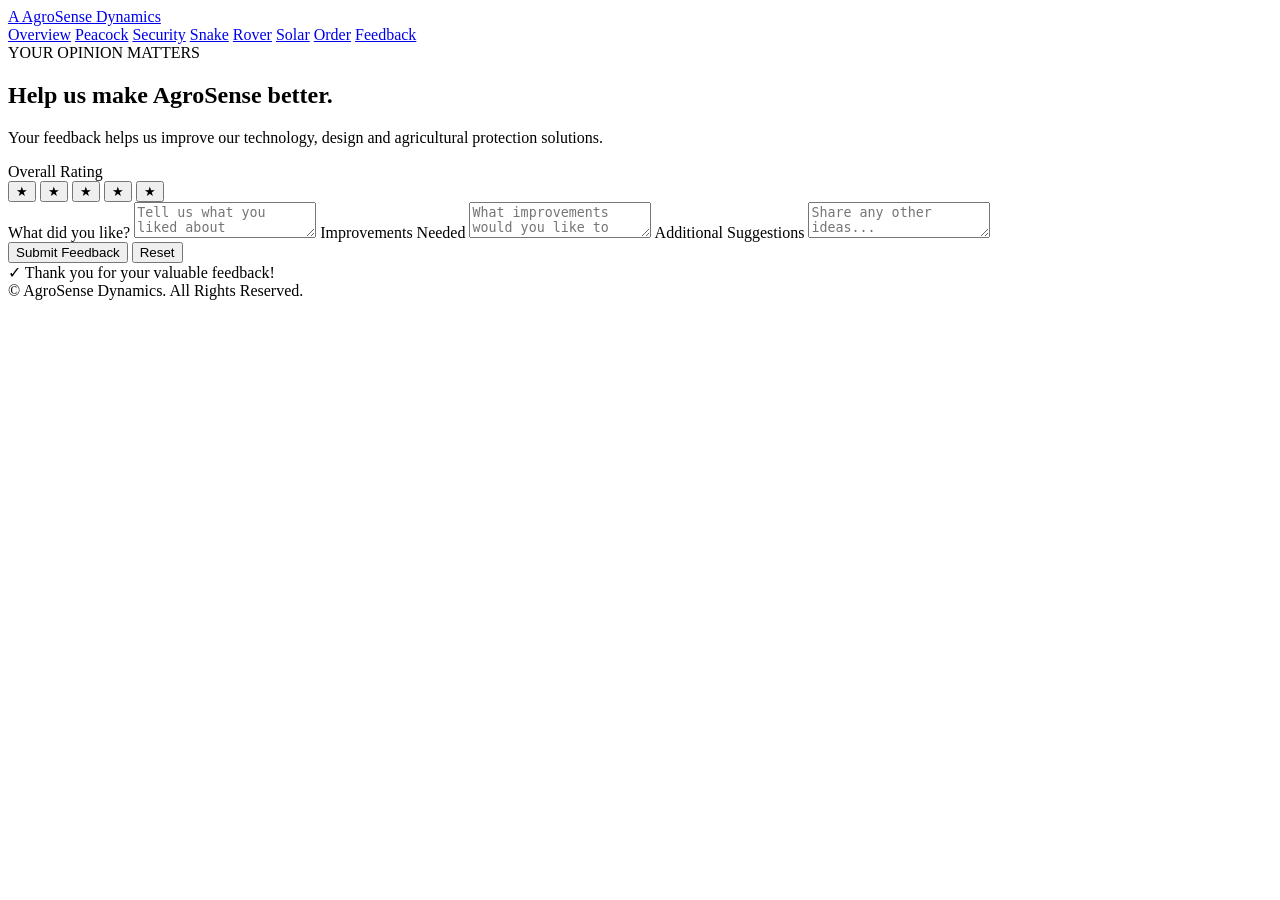
==== feedback.html @ cbc6a79c "Create feedback.html" ====
<!DOCTYPE html>
<html lang="en">
<head>
<meta charset="UTF-8">
<meta name="viewport" content="width=device-width, initial-scale=1.0">
<title>AgroSense | Feedback</title>
<link rel="stylesheet" href="style.css">
</head>

<body>

<nav class="navbar">

<a href="overview.html" class="logo">
<span class="logo-icon">A</span>
AgroSense <span>Dynamics</span>
</a>

<div class="nav-links">
<a href="overview.html">Overview</a>
<a href="peacock.html">Peacock</a>
<a href="security.html">Security</a>
<a href="snake.html">Snake</a>
<a href="rover.html">Rover</a>
<a href="solar.html">Solar</a>
<a href="order.html">Order</a>
<a class="active" href="feedback.html">Feedback</a>
</div>

</nav>


<main>

<section class="page-header reveal">

<div class="badge">YOUR OPINION MATTERS</div>

<h1>
Help us make
<span class="gradient">AgroSense better.</span>
</h1>

<p>
Your feedback helps us improve our technology,
design and agricultural protection solutions.
</p>

</section>


<section class="glass feedback">


<form id="feedbackForm">


<label>
Overall Rating
</label>


<div class="stars">

<button
type="button"
class="star"
data-rating="1"
>
★
</button>

<button
type="button"
class="star"
data-rating="2"
>
★
</button>

<button
type="button"
class="star"
data-rating="3"
>
★
</button>

<button
type="button"
class="star"
data-rating="4"
>
★
</button>

<button
type="button"
class="star"
data-rating="5"
>
★
</button>

</div>


<input
type="hidden"
id="rating"
name="rating"
>


<label>

What did you like?

<textarea
name="liked"
placeholder="Tell us what you liked about AgroSense..."
></textarea>

</label>


<label>

Improvements Needed

<textarea
name="improvements"
placeholder="What improvements would you like to see?"
></textarea>

</label>


<label>

Additional Suggestions

<textarea
name="suggestions"
placeholder="Share any other ideas..."
></textarea>

</label>


<div class="button-row">

<button
class="btn primary"
type="submit"
>
Submit Feedback
</button>


<button
class="btn btn-reset"
type="button"
onclick="resetFeedback()"
>
Reset
</button>

</div>


</form>


<div
id="feedbackSuccess"
class="success hidden"
>
✓ Thank you for your valuable feedback!
</div>


</section>

</main>


<footer>
© AgroSense Dynamics. All Rights Reserved.
</footer>


<script src="app.js"></script>

</body>
</html>
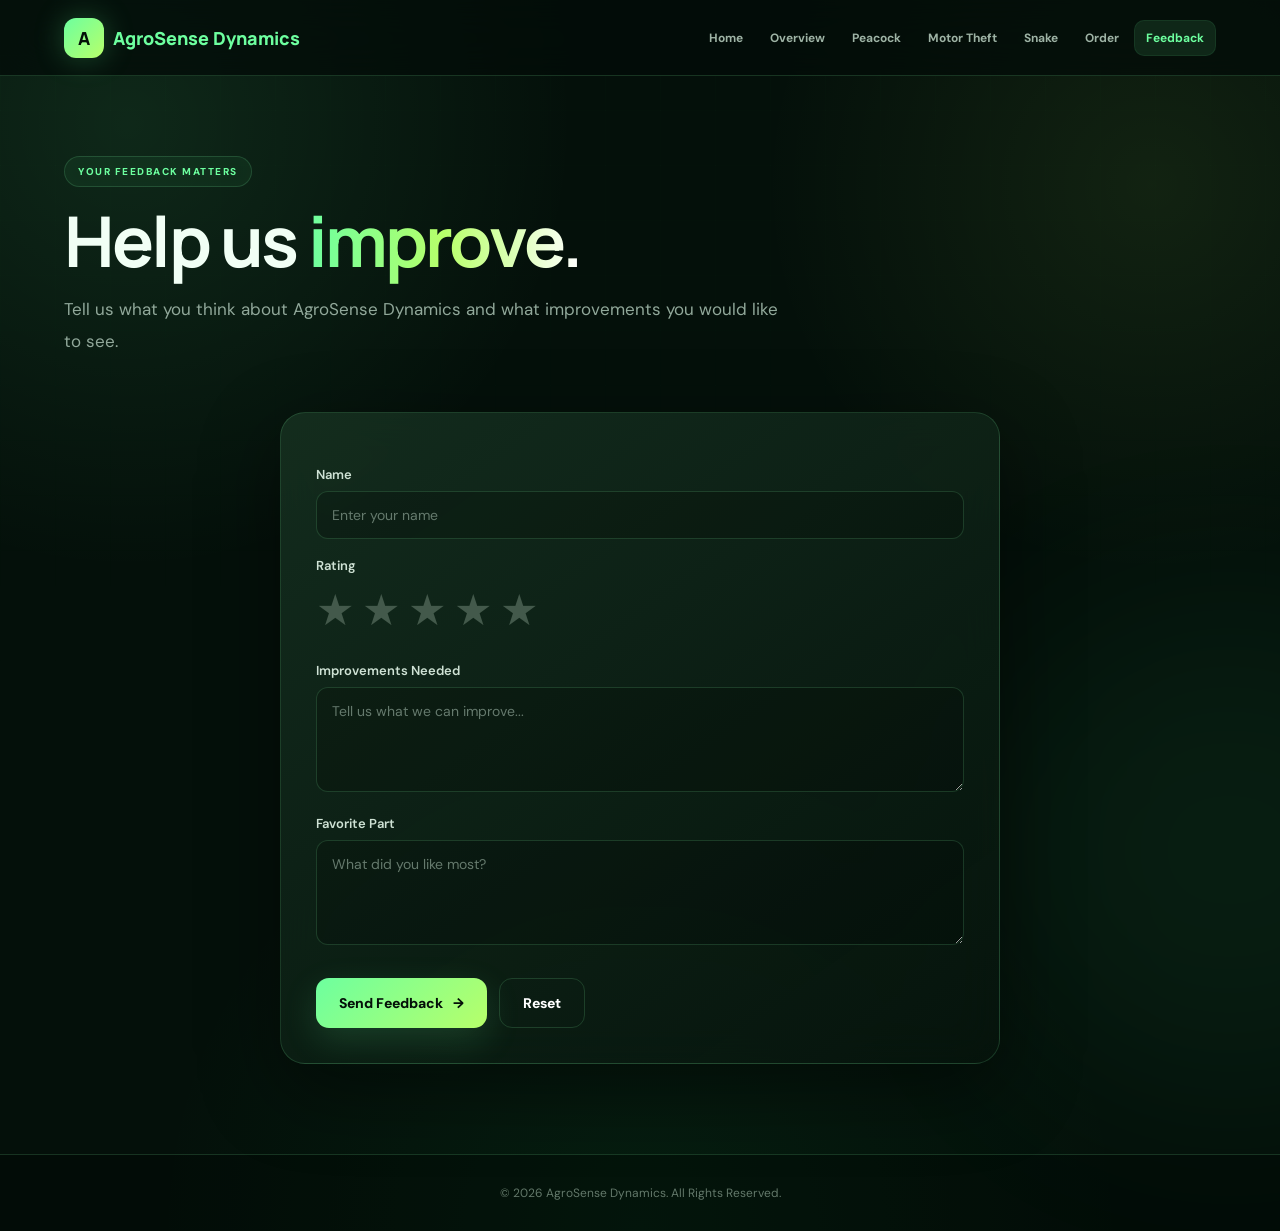
==== commit d83a5a32: "Update feedback.html" ====
--- a/feedback.html
+++ b/feedback.html
@@ -1,196 +1,353 @@
 <!DOCTYPE html>
 <html lang="en">
+
 <head>
-<meta charset="UTF-8">
-<meta name="viewport" content="width=device-width, initial-scale=1.0">
-<title>AgroSense | Feedback</title>
-<link rel="stylesheet" href="style.css">
+
+    <meta charset="UTF-8">
+
+    <meta
+        name="viewport"
+        content="width=device-width, initial-scale=1.0"
+    >
+
+    <title>
+        AgroSense Dynamics | Feedback
+    </title>
+
+    <link
+        rel="stylesheet"
+        href="style.css"
+    >
+
 </head>
 
+
 <body>
 
+
 <nav class="navbar">
 
-<a href="overview.html" class="logo">
-<span class="logo-icon">A</span>
-AgroSense <span>Dynamics</span>
-</a>
-
-<div class="nav-links">
-<a href="overview.html">Overview</a>
-<a href="peacock.html">Peacock</a>
-<a href="security.html">Security</a>
-<a href="snake.html">Snake</a>
-<a href="rover.html">Rover</a>
-<a href="solar.html">Solar</a>
-<a href="order.html">Order</a>
-<a class="active" href="feedback.html">Feedback</a>
-</div>
+    <a href="index.html" class="logo">
+
+        <span class="logo-icon">
+            A
+        </span>
+
+        <span>
+            AgroSense
+            <span>Dynamics</span>
+        </span>
+
+    </a>
+
+
+    <div class="nav-links">
+
+        <a href="index.html">
+            Home
+        </a>
+
+        <a href="overview.html">
+            Overview
+        </a>
+
+        <a href="peacock.html">
+            Peacock
+        </a>
+
+        <a href="theft.html">
+            Motor Theft
+        </a>
+
+        <a href="snake.html">
+            Snake
+        </a>
+
+        <a href="order.html">
+            Order
+        </a>
+
+        <a
+            href="feedback.html"
+            class="active"
+        >
+            Feedback
+        </a>
+
+    </div>
 
 </nav>
 
 
+<section class="page-header">
+
+    <div class="badge">
+        YOUR FEEDBACK MATTERS
+    </div>
+
+    <h1>
+
+        Help us
+        <span class="gradient">
+            improve.
+        </span>
+
+    </h1>
+
+    <p>
+        Tell us what you think about AgroSense
+        Dynamics and what improvements you would
+        like to see.
+    </p>
+
+</section>
+
+
 <main>
 
-<section class="page-header reveal">
-
-<div class="badge">YOUR OPINION MATTERS</div>
-
-<h1>
-Help us make
-<span class="gradient">AgroSense better.</span>
-</h1>
-
-<p>
-Your feedback helps us improve our technology,
-design and agricultural protection solutions.
-</p>
-
-</section>
-
-
-<section class="glass feedback">
-
-
-<form id="feedbackForm">
-
-
-<label>
-Overall Rating
-</label>
-
-
-<div class="stars">
-
-<button
-type="button"
-class="star"
-data-rating="1"
->
-★
-</button>
-
-<button
-type="button"
-class="star"
-data-rating="2"
->
-★
-</button>
-
-<button
-type="button"
-class="star"
-data-rating="3"
->
-★
-</button>
-
-<button
-type="button"
-class="star"
-data-rating="4"
->
-★
-</button>
-
-<button
-type="button"
-class="star"
-data-rating="5"
->
-★
-</button>
-
-</div>
-
-
-<input
-type="hidden"
-id="rating"
-name="rating"
->
-
-
-<label>
-
-What did you like?
-
-<textarea
-name="liked"
-placeholder="Tell us what you liked about AgroSense..."
-></textarea>
-
-</label>
-
-
-<label>
-
-Improvements Needed
-
-<textarea
-name="improvements"
-placeholder="What improvements would you like to see?"
-></textarea>
-
-</label>
-
-
-<label>
-
-Additional Suggestions
-
-<textarea
-name="suggestions"
-placeholder="Share any other ideas..."
-></textarea>
-
-</label>
-
-
-<div class="button-row">
-
-<button
-class="btn primary"
-type="submit"
->
-Submit Feedback
-</button>
-
-
-<button
-class="btn btn-reset"
-type="button"
-onclick="resetFeedback()"
->
-Reset
-</button>
-
-</div>
-
-
-</form>
-
-
-<div
-id="feedbackSuccess"
-class="success hidden"
->
-✓ Thank you for your valuable feedback!
-</div>
-
-
-</section>
+    <section class="feedback glass">
+
+
+        <!-- FORMSUBMIT -->
+
+        <form
+            action="https://formsubmit.co/agrosensedynamics@gmail.com"
+            method="POST"
+        >
+
+
+            <input
+                type="hidden"
+                name="_subject"
+                value="AGROSENSE DYNAMICS FEEDBACK"
+            >
+
+
+            <input
+                type="hidden"
+                name="_template"
+                value="table"
+            >
+
+
+            <input
+                type="hidden"
+                name="_captcha"
+                value="true"
+            >
+
+
+            <input
+                type="hidden"
+                name="_next"
+                value="https://YOUR-USERNAME.github.io/YOUR-REPOSITORY/feedback-success.html"
+            >
+
+
+            <!-- NAME -->
+
+            <label for="feedbackName">
+                Name
+            </label>
+
+            <input
+                type="text"
+                id="feedbackName"
+                name="Name"
+                placeholder="Enter your name"
+                required
+            >
+
+
+            <!-- RATING -->
+
+            <label>
+                Rating
+            </label>
+
+
+            <div class="stars">
+
+                <button
+                    type="button"
+                    class="star"
+                    data-rating="1"
+                    aria-label="1 star"
+                >
+                    ★
+                </button>
+
+                <button
+                    type="button"
+                    class="star"
+                    data-rating="2"
+                    aria-label="2 stars"
+                >
+                    ★
+                </button>
+
+                <button
+                    type="button"
+                    class="star"
+                    data-rating="3"
+                    aria-label="3 stars"
+                >
+                    ★
+                </button>
+
+                <button
+                    type="button"
+                    class="star"
+                    data-rating="4"
+                    aria-label="4 stars"
+                >
+                    ★
+                </button>
+
+                <button
+                    type="button"
+                    class="star"
+                    data-rating="5"
+                    aria-label="5 stars"
+                >
+                    ★
+                </button>
+
+            </div>
+
+
+            <!-- IMPORTANT:
+                 Hidden field receives rating -->
+
+            <input
+                type="hidden"
+                id="rating"
+                name="Star Rating"
+                value=""
+                required
+            >
+
+
+            <!-- IMPROVEMENTS -->
+
+            <label for="improvements">
+                Improvements Needed
+            </label>
+
+            <textarea
+                id="improvements"
+                name="Improvements Needed"
+                placeholder="Tell us what we can improve..."
+                required
+            ></textarea>
+
+
+            <!-- FAVORITE PART -->
+
+            <label for="favorite">
+                Favorite Part
+            </label>
+
+            <textarea
+                id="favorite"
+                name="Favorite Part"
+                placeholder="What did you like most?"
+            ></textarea>
+
+
+            <div class="button-row">
+
+                <button
+                    type="submit"
+                    class="btn primary"
+                >
+                    Send Feedback
+                    <span>→</span>
+                </button>
+
+
+                <button
+                    type="reset"
+                    class="btn btn-reset"
+                    onclick="resetStars()"
+                >
+                    Reset
+                </button>
+
+            </div>
+
+        </form>
+
+    </section>
 
 </main>
 
 
 <footer>
-© AgroSense Dynamics. All Rights Reserved.
+
+    © 2026 AgroSense Dynamics.
+    All Rights Reserved.
+
 </footer>
 
 
-<script src="app.js"></script>
+<script>
+
+const stars =
+    document.querySelectorAll(".star");
+
+const ratingInput =
+    document.getElementById("rating");
+
+
+stars.forEach(function(star) {
+
+    star.addEventListener("click", function() {
+
+        const rating =
+            Number(this.dataset.rating);
+
+
+        ratingInput.value =
+            rating + " / 5";
+
+
+        stars.forEach(function(item) {
+
+            if (
+                Number(item.dataset.rating)
+                <= rating
+            ) {
+
+                item.classList.add("active");
+
+            } else {
+
+                item.classList.remove("active");
+
+            }
+
+        });
+
+    });
+
+});
+
+
+function resetStars() {
+
+    ratingInput.value = "";
+
+    stars.forEach(function(star) {
+
+        star.classList.remove("active");
+
+    });
+
+}
+
+</script>
+
 
 </body>
 </html>
--- a/style.css
+++ b/style.css
@@ -0,0 +1,2533 @@
+/* =========================================================
+   AGROSENSE DYNAMICS
+   PROFESSIONAL WEBSITE STYLESHEET
+   ========================================================= */
+
+
+/* =========================================================
+   GOOGLE FONTS
+   ========================================================= */
+
+@import url('https://fonts.googleapis.com/css2?family=DM+Sans:wght@400;500;600;700;800&family=Manrope:wght@600;700;800&display=swap');
+
+
+/* =========================================================
+   ROOT VARIABLES
+   ========================================================= */
+
+:root {
+
+    --bg: #04100a;
+    --bg-dark: #020804;
+    --bg-light: #0a1b11;
+
+    --card: rgba(12, 32, 20, 0.72);
+    --card-hover: rgba(18, 48, 29, 0.92);
+
+    --green: #6dff9f;
+    --green-light: #b7ff6a;
+    --green-dark: #1ed760;
+
+    --text: #f1fff5;
+    --text-soft: #d7e8dc;
+    --muted: #91a89a;
+
+    --border: rgba(130, 255, 170, 0.16);
+    --border-bright: rgba(109, 255, 159, 0.38);
+
+    --shadow:
+        0 25px 80px rgba(0, 0, 0, 0.45);
+
+    --glow:
+        0 0 35px rgba(109, 255, 159, 0.16);
+
+    --radius: 22px;
+}
+
+
+/* =========================================================
+   RESET
+   ========================================================= */
+
+* {
+    margin: 0;
+    padding: 0;
+    box-sizing: border-box;
+}
+
+
+html {
+    scroll-behavior: smooth;
+}
+
+
+body {
+    min-height: 100vh;
+
+    font-family: "DM Sans", sans-serif;
+
+    color: var(--text);
+
+    background:
+        radial-gradient(
+            circle at 10% 10%,
+            rgba(109, 255, 159, 0.10),
+            transparent 28%
+        ),
+
+        radial-gradient(
+            circle at 90% 15%,
+            rgba(183, 255, 106, 0.08),
+            transparent 25%
+        ),
+
+        radial-gradient(
+            circle at 50% 100%,
+            rgba(30, 215, 96, 0.07),
+            transparent 35%
+        ),
+
+        var(--bg);
+
+    overflow-x: hidden;
+
+    transition:
+        opacity 0.3s ease,
+        transform 0.3s ease;
+}
+
+
+/* =========================================================
+   BACKGROUND GRID
+   ========================================================= */
+
+body::before {
+
+    content: "";
+
+    position: fixed;
+
+    inset: 0;
+
+    pointer-events: none;
+
+    z-index: -2;
+
+    opacity: 0.17;
+
+    background-image:
+
+        linear-gradient(
+            rgba(120, 255, 160, 0.08) 1px,
+            transparent 1px
+        ),
+
+        linear-gradient(
+            90deg,
+            rgba(120, 255, 160, 0.08) 1px,
+            transparent 1px
+        );
+
+    background-size: 55px 55px;
+
+    mask-image:
+        linear-gradient(
+            to bottom,
+            black,
+            transparent 90%
+        );
+}
+
+
+/* =========================================================
+   BACKGROUND GLOW
+   ========================================================= */
+
+body::after {
+
+    content: "";
+
+    position: fixed;
+
+    width: 500px;
+    height: 500px;
+
+    right: -200px;
+    bottom: -200px;
+
+    border-radius: 50%;
+
+    background:
+        rgba(80, 255, 140, 0.055);
+
+    filter: blur(100px);
+
+    pointer-events: none;
+
+    z-index: -1;
+
+    animation:
+        floatingGlow 9s ease-in-out infinite alternate;
+}
+
+
+@keyframes floatingGlow {
+
+    from {
+        transform:
+            translate(0, 0)
+            scale(1);
+    }
+
+    to {
+        transform:
+            translate(-70px, -60px)
+            scale(1.15);
+    }
+}
+
+
+/* =========================================================
+   TEXT
+   ========================================================= */
+
+h1,
+h2,
+h3,
+h4 {
+
+    font-family: "Manrope", sans-serif;
+
+}
+
+
+p {
+
+    line-height: 1.8;
+
+}
+
+
+.muted {
+
+    color: var(--muted);
+
+}
+
+
+.gradient {
+
+    background:
+        linear-gradient(
+            90deg,
+            var(--green),
+            var(--green-light),
+            #ffffff
+        );
+
+    -webkit-background-clip: text;
+
+    background-clip: text;
+
+    color: transparent;
+
+}
+
+
+/* =========================================================
+   NAVBAR
+   ========================================================= */
+
+.navbar {
+
+    position: sticky;
+
+    top: 0;
+
+    z-index: 1000;
+
+    height: 76px;
+
+    width: 100%;
+
+    padding:
+        0 5%;
+
+    display: flex;
+
+    align-items: center;
+
+    justify-content: space-between;
+
+    background:
+        rgba(3, 13, 8, 0.76);
+
+    backdrop-filter:
+        blur(22px);
+
+    -webkit-backdrop-filter:
+        blur(22px);
+
+    border-bottom:
+        1px solid var(--border);
+}
+
+
+/* =========================================================
+   LOGO
+   ========================================================= */
+
+.logo {
+
+    display: flex;
+
+    align-items: center;
+
+    gap: 9px;
+
+    text-decoration: none;
+
+    color: white;
+
+    font-family: "Manrope", sans-serif;
+
+    font-size: 18px;
+
+    font-weight: 800;
+
+    white-space: nowrap;
+}
+
+
+.logo span:not(.logo-icon) {
+
+    color: var(--green);
+
+}
+
+
+.logo-icon {
+
+    width: 40px;
+
+    height: 40px;
+
+    display: grid;
+
+    place-items: center;
+
+    border-radius: 12px;
+
+    color: #031008;
+
+    background:
+        linear-gradient(
+            135deg,
+            var(--green),
+            var(--green-light)
+        );
+
+    box-shadow:
+        0 0 30px
+        rgba(109, 255, 159, 0.25);
+
+    font-weight: 900;
+
+    transition:
+        transform 0.3s ease,
+        box-shadow 0.3s ease;
+}
+
+
+.logo:hover .logo-icon {
+
+    transform:
+        rotate(-8deg)
+        scale(1.08);
+
+    box-shadow:
+        0 0 45px
+        rgba(109, 255, 159, 0.45);
+}
+
+
+/* =========================================================
+   NAVIGATION LINKS
+   ========================================================= */
+
+.nav-links {
+
+    display: flex;
+
+    align-items: center;
+
+    gap: 3px;
+
+    overflow-x: auto;
+
+    scrollbar-width: none;
+}
+
+
+.nav-links::-webkit-scrollbar {
+
+    display: none;
+
+}
+
+
+.nav-links a {
+
+    color: #9eb3a5;
+
+    text-decoration: none;
+
+    font-size: 12px;
+
+    font-weight: 700;
+
+    padding:
+        10px 12px;
+
+    border-radius: 10px;
+
+    white-space: nowrap;
+
+    transition:
+        color 0.3s ease,
+        background 0.3s ease,
+        transform 0.3s ease;
+}
+
+
+.nav-links a:hover {
+
+    color: white;
+
+    background:
+        rgba(109, 255, 159, 0.08);
+
+    transform:
+        translateY(-1px);
+}
+
+
+.nav-links a.active {
+
+    color: var(--green);
+
+    background:
+        rgba(109, 255, 159, 0.10);
+
+    box-shadow:
+        inset 0 0 0 1px
+        rgba(109, 255, 159, 0.08);
+}
+
+
+/* =========================================================
+   HERO
+   ========================================================= */
+
+.hero {
+
+    width:
+        min(1180px, 90%);
+
+    min-height:
+        calc(100vh - 76px);
+
+    margin:
+        0 auto;
+
+    display:
+        grid;
+
+    grid-template-columns:
+        1.15fr 0.85fr;
+
+    align-items:
+        center;
+
+    gap:
+        70px;
+
+    padding:
+        70px 0;
+}
+
+
+.hero-content {
+
+    max-width:
+        720px;
+}
+
+
+.hero h1 {
+
+    font-size:
+        clamp(44px, 6vw, 78px);
+
+    line-height:
+        1.01;
+
+    letter-spacing:
+        -0.045em;
+
+    margin:
+        24px 0;
+}
+
+
+.hero p {
+
+    max-width:
+        680px;
+
+    color:
+        var(--muted);
+
+    font-size:
+        17px;
+
+    line-height:
+        1.85;
+}
+
+
+/* =========================================================
+   BADGE
+   ========================================================= */
+
+.badge {
+
+    display:
+        inline-flex;
+
+    align-items:
+        center;
+
+    gap:
+        8px;
+
+    padding:
+        8px 13px;
+
+    border:
+        1px solid var(--border);
+
+    border-radius:
+        999px;
+
+    background:
+        rgba(109, 255, 159, 0.05);
+
+    color:
+        var(--green);
+
+    font-size:
+        10px;
+
+    font-weight:
+        800;
+
+    letter-spacing:
+        0.15em;
+
+    text-transform:
+        uppercase;
+
+    box-shadow:
+        inset 0 0 20px
+        rgba(109, 255, 159, 0.02);
+}
+
+
+/* =========================================================
+   HERO STATS
+   ========================================================= */
+
+.hero-stats {
+
+    display:
+        flex;
+
+    gap:
+        38px;
+
+    margin-top:
+        40px;
+}
+
+
+.hero-stats div {
+
+    display:
+        flex;
+
+    flex-direction:
+        column;
+
+    gap:
+        4px;
+}
+
+
+.hero-stats strong {
+
+    font-family:
+        "Manrope", sans-serif;
+
+    font-size:
+        23px;
+
+    color:
+        var(--green);
+}
+
+
+.hero-stats span {
+
+    color:
+        var(--muted);
+
+    font-size:
+        12px;
+
+}
+
+
+/* =========================================================
+   GLASS
+   ========================================================= */
+
+.glass {
+
+    background:
+        linear-gradient(
+            145deg,
+            rgba(24, 52, 35, 0.78),
+            rgba(6, 19, 12, 0.75)
+        );
+
+    border:
+        1px solid var(--border);
+
+    border-radius:
+        25px;
+
+    box-shadow:
+        var(--shadow);
+
+    backdrop-filter:
+        blur(22px);
+
+    -webkit-backdrop-filter:
+        blur(22px);
+}
+
+
+/* =========================================================
+   LOGIN CARD
+   ========================================================= */
+
+.login-card {
+
+    padding:
+        35px;
+
+    position:
+        relative;
+
+    overflow:
+        hidden;
+
+    animation:
+        cardFloat 5s ease-in-out infinite;
+}
+
+
+.login-card::before {
+
+    content:
+        "";
+
+    position:
+        absolute;
+
+    width:
+        180px;
+
+    height:
+        180px;
+
+    top:
+        -90px;
+
+    right:
+        -90px;
+
+    border-radius:
+        50%;
+
+    background:
+        rgba(109, 255, 159, 0.08);
+
+    filter:
+        blur(10px);
+
+}
+
+
+@keyframes cardFloat {
+
+    0%,
+    100% {
+
+        transform:
+            translateY(0);
+
+    }
+
+    50% {
+
+        transform:
+            translateY(-10px);
+
+    }
+}
+
+
+.login-card h2 {
+
+    font-size:
+        28px;
+
+    margin:
+        15px 0 7px;
+
+}
+
+
+.large-icon {
+
+    width:
+        60px;
+
+    height:
+        60px;
+
+    display:
+        grid;
+
+    place-items:
+        center;
+
+    border-radius:
+        17px;
+
+    background:
+        rgba(109, 255, 159, 0.08);
+
+    border:
+        1px solid var(--border);
+
+    font-size:
+        30px;
+
+}
+
+
+/* =========================================================
+   FORMS
+   ========================================================= */
+
+label {
+
+    display:
+        block;
+
+    margin-top:
+        18px;
+
+    color:
+        #cfe2d5;
+
+    font-size:
+        13px;
+
+    font-weight:
+        600;
+}
+
+
+input,
+textarea {
+
+    width:
+        100%;
+
+    margin-top:
+        8px;
+
+    padding:
+        14px 15px;
+
+    border:
+        1px solid var(--border);
+
+    border-radius:
+        12px;
+
+    outline:
+        none;
+
+    background:
+        rgba(0, 0, 0, 0.20);
+
+    color:
+        white;
+
+    font-family:
+        inherit;
+
+    font-size:
+        14px;
+
+    transition:
+        border 0.3s ease,
+        box-shadow 0.3s ease,
+        transform 0.3s ease;
+}
+
+
+textarea {
+
+    min-height:
+        105px;
+
+    resize:
+        vertical;
+}
+
+
+input::placeholder,
+textarea::placeholder {
+
+    color:
+        #657a6d;
+
+}
+
+
+input:focus,
+textarea:focus {
+
+    border-color:
+        var(--green);
+
+    box-shadow:
+        0 0 0 3px
+        rgba(109, 255, 159, 0.08),
+
+        0 0 30px
+        rgba(109, 255, 159, 0.06);
+
+    transform:
+        translateY(-1px);
+}
+
+
+/* =========================================================
+   BUTTONS
+   ========================================================= */
+
+.btn {
+
+    display:
+        inline-flex;
+
+    align-items:
+        center;
+
+    justify-content:
+        center;
+
+    gap:
+        10px;
+
+    margin-top:
+        28px;
+
+    padding:
+        15px 23px;
+
+    border:
+        none;
+
+    border-radius:
+        13px;
+
+    font-family:
+        inherit;
+
+    font-size:
+        14px;
+
+    font-weight:
+        800;
+
+    text-decoration:
+        none;
+
+    cursor:
+        pointer;
+
+    transition:
+        transform 0.3s ease,
+        box-shadow 0.3s ease,
+        background 0.3s ease;
+}
+
+
+.btn span {
+
+    transition:
+        transform 0.3s ease;
+
+}
+
+
+.btn:hover span {
+
+    transform:
+        translateX(4px);
+
+}
+
+
+.btn.primary {
+
+    color:
+        #041008;
+
+    background:
+        linear-gradient(
+            135deg,
+            var(--green),
+            var(--green-light)
+        );
+
+    box-shadow:
+        0 12px 35px
+        rgba(109, 255, 159, 0.15);
+
+}
+
+
+.btn.primary:hover {
+
+    transform:
+        translateY(-4px)
+        scale(1.015);
+
+    box-shadow:
+        0 20px 55px
+        rgba(109, 255, 159, 0.28);
+
+}
+
+
+.btn-reset {
+
+    color:
+        white;
+
+    background:
+        transparent;
+
+    border:
+        1px solid var(--border);
+
+}
+
+
+.btn-reset:hover {
+
+    background:
+        rgba(255,255,255,0.05);
+
+    transform:
+        translateY(-3px);
+
+}
+
+
+/* =========================================================
+   PAGE HEADER
+   ========================================================= */
+
+.page-header {
+
+    width:
+        min(1180px, 90%);
+
+    margin:
+        80px auto 55px;
+
+}
+
+
+.page-header h1 {
+
+    font-size:
+        clamp(42px, 6vw, 70px);
+
+    line-height:
+        1.02;
+
+    letter-spacing:
+        -0.04em;
+
+    margin:
+        18px 0;
+}
+
+
+.page-header p {
+
+    max-width:
+        720px;
+
+    color:
+        var(--muted);
+
+    font-size:
+        17px;
+
+    line-height:
+        1.85;
+
+}
+
+
+/* =========================================================
+   SPLIT PAGE HEADER
+   ========================================================= */
+
+.page-header.split {
+
+    display:
+        grid;
+
+    grid-template-columns:
+        1fr 0.55fr;
+
+    gap:
+        60px;
+
+    align-items:
+        center;
+}
+
+
+/* =========================================================
+   CARDS
+   ========================================================= */
+
+.cards {
+
+    width:
+        min(1180px, 90%);
+
+    margin:
+        auto;
+
+    display:
+        grid;
+
+    grid-template-columns:
+        repeat(3, 1fr);
+
+    gap:
+        20px;
+}
+
+
+.card {
+
+    position:
+        relative;
+
+    display:
+        block;
+
+    padding:
+        30px;
+
+    min-height:
+        220px;
+
+    overflow:
+        hidden;
+
+    text-decoration:
+        none;
+
+    color:
+        inherit;
+
+    border:
+        1px solid var(--border);
+
+    border-radius:
+        var(--radius);
+
+    background:
+        rgba(13, 32, 21, 0.62);
+
+    transition:
+        transform 0.4s ease,
+        background 0.4s ease,
+        border 0.4s ease,
+        box-shadow 0.4s ease;
+}
+
+
+.card::before {
+
+    content:
+        "";
+
+    position:
+        absolute;
+
+    width:
+        160px;
+
+    height:
+        160px;
+
+    right:
+        -80px;
+
+    top:
+        -80px;
+
+    border-radius:
+        50%;
+
+    background:
+        rgba(109, 255, 159, 0.07);
+
+    transition:
+        transform 0.5s ease;
+}
+
+
+.card:hover {
+
+    transform:
+        translateY(-9px);
+
+    background:
+        var(--card-hover);
+
+    border-color:
+        var(--border-bright);
+
+    box-shadow:
+        0 25px 60px
+        rgba(0, 0, 0, 0.28);
+}
+
+
+.card:hover::before {
+
+    transform:
+        scale(2.2);
+
+}
+
+
+.card-icon {
+
+    position:
+        relative;
+
+    z-index:
+        1;
+
+    display:
+        inline-block;
+
+    font-size:
+        38px;
+
+    margin-bottom:
+        18px;
+
+    transition:
+        transform 0.4s ease;
+}
+
+
+.card:hover .card-icon {
+
+    transform:
+        translateY(-5px)
+        rotate(-5deg)
+        scale(1.12);
+
+}
+
+
+.card h3 {
+
+    position:
+        relative;
+
+    z-index:
+        1;
+
+    font-size:
+        20px;
+
+    margin-bottom:
+        12px;
+
+}
+
+
+.card p {
+
+    position:
+        relative;
+
+    z-index:
+        1;
+
+    color:
+        var(--muted);
+
+    font-size:
+        14px;
+
+    line-height:
+        1.75;
+
+}
+
+
+.card-link {
+
+    position:
+        relative;
+
+    z-index:
+        1;
+
+    display:
+        inline-block;
+
+    margin-top:
+        18px;
+
+    color:
+        var(--green);
+
+    font-size:
+        13px;
+
+    font-weight:
+        800;
+
+}
+
+
+/* =========================================================
+   FLOW SECTION
+   ========================================================= */
+
+.flow {
+
+    width:
+        min(1180px, 90%);
+
+    margin:
+        70px auto;
+
+    padding:
+        35px;
+}
+
+
+.flow-items {
+
+    display:
+        grid;
+
+    grid-template-columns:
+        repeat(4, 1fr);
+
+    gap:
+        18px;
+
+    margin-top:
+        30px;
+}
+
+
+.flow-item {
+
+    padding:
+        25px 18px;
+
+    text-align:
+        center;
+
+    border:
+        1px solid var(--border);
+
+    border-radius:
+        17px;
+
+    background:
+        rgba(0, 0, 0, 0.14);
+
+    transition:
+        transform 0.3s ease,
+        border 0.3s ease,
+        background 0.3s ease;
+}
+
+
+.flow-item:hover {
+
+    transform:
+        translateY(-6px);
+
+    border-color:
+        var(--border-bright);
+
+    background:
+        rgba(109, 255, 159, 0.04);
+}
+
+
+.flow-icon {
+
+    font-size:
+        32px;
+
+    margin-bottom:
+        12px;
+
+}
+
+
+.flow-item h4 {
+
+    font-size:
+        16px;
+
+    margin-bottom:
+        7px;
+
+}
+
+
+.flow-item p {
+
+    color:
+        var(--muted);
+
+    font-size:
+        12px;
+
+    line-height:
+        1.6;
+
+}
+
+
+/* =========================================================
+   ORBIT ANIMATION
+   ========================================================= */
+
+.orbit {
+
+    position:
+        relative;
+
+    width:
+        310px;
+
+    height:
+        310px;
+
+    margin:
+        auto;
+
+    border:
+        1px solid
+        rgba(109, 255, 159, 0.18);
+
+    border-radius:
+        50%;
+
+    box-shadow:
+        inset 0 0 70px
+        rgba(109, 255, 159, 0.035),
+
+        0 0 50px
+        rgba(109, 255, 159, 0.04);
+
+    animation:
+        orbitRotate 18s linear infinite;
+}
+
+
+.orbit::before {
+
+    content:
+        "";
+
+    position:
+        absolute;
+
+    inset:
+        30px;
+
+    border:
+        1px dashed
+        rgba(109, 255, 159, 0.12);
+
+    border-radius:
+        50%;
+}
+
+
+.orbit::after {
+
+    content:
+        "";
+
+    position:
+        absolute;
+
+    width:
+        15px;
+
+    height:
+        15px;
+
+    top:
+        -7px;
+
+    left:
+        calc(50% - 7px);
+
+    border-radius:
+        50%;
+
+    background:
+        var(--green);
+
+    box-shadow:
+        0 0 25px
+        var(--green);
+}
+
+
+.orbit-center {
+
+    position:
+        absolute;
+
+    inset:
+        75px;
+
+    display:
+        grid;
+
+    place-items:
+        center;
+
+    border-radius:
+        50%;
+
+    font-size:
+        70px;
+
+    background:
+        radial-gradient(
+            circle,
+            rgba(109, 255, 159, 0.18),
+            rgba(109, 255, 159, 0.025) 65%,
+            transparent 70%
+        );
+
+    animation:
+        counterOrbit 18s linear infinite;
+}
+
+
+.orbit-node {
+
+    position:
+        absolute;
+
+    width:
+        50px;
+
+    height:
+        50px;
+
+    display:
+        grid;
+
+    place-items:
+        center;
+
+    border-radius:
+        50%;
+
+    background:
+        var(--bg-light);
+
+    border:
+        1px solid var(--border);
+
+    box-shadow:
+        0 0 25px
+        rgba(109, 255, 159, 0.10);
+
+    font-size:
+        18px;
+
+    animation:
+        counterOrbit 18s linear infinite;
+}
+
+
+.node1 {
+
+    top:
+        15px;
+
+    left:
+        calc(50% - 25px);
+
+}
+
+
+.node2 {
+
+    right:
+        0;
+
+    top:
+        calc(50% - 25px);
+
+}
+
+
+.node3 {
+
+    bottom:
+        15px;
+
+    left:
+        calc(50% - 25px);
+
+}
+
+
+@keyframes orbitRotate {
+
+    to {
+
+        transform:
+            rotate(360deg);
+
+    }
+
+}
+
+
+@keyframes counterOrbit {
+
+    to {
+
+        transform:
+            rotate(-360deg);
+
+    }
+
+}
+
+
+/* =========================================================
+   ORDER PAGE
+   ========================================================= */
+
+.order {
+
+    width:
+        min(1050px, 90%);
+
+    margin:
+        auto;
+
+    display:
+        grid;
+
+    grid-template-columns:
+        1fr 0.8fr;
+
+    gap:
+        25px;
+
+}
+
+
+.bill {
+
+    padding:
+        35px;
+
+}
+
+
+.bill-header {
+
+    display:
+        flex;
+
+    align-items:
+        center;
+
+    justify-content:
+        space-between;
+
+    gap:
+        20px;
+
+    padding-bottom:
+        25px;
+
+    border-bottom:
+        1px solid var(--border);
+
+}
+
+
+.bill-header h2 {
+
+    margin-top:
+        12px;
+
+    font-size:
+        23px;
+
+}
+
+
+.price {
+
+    color:
+        var(--green);
+
+    font-family:
+        "Manrope", sans-serif;
+
+    font-size:
+        32px;
+
+    font-weight:
+        800;
+
+    white-space:
+        nowrap;
+
+}
+
+
+.bill-row {
+
+    display:
+        flex;
+
+    justify-content:
+        space-between;
+
+    gap:
+        20px;
+
+    padding:
+        20px 0;
+
+    border-bottom:
+        1px solid var(--border);
+
+    color:
+        var(--muted);
+
+}
+
+
+.bill-row strong {
+
+    color:
+        var(--text);
+
+    white-space:
+        nowrap;
+
+}
+
+
+.bill-total {
+
+    display:
+        flex;
+
+    justify-content:
+        space-between;
+
+    align-items:
+        center;
+
+    padding-top:
+        25px;
+
+    font-size:
+        20px;
+
+}
+
+
+.bill-total strong {
+
+    color:
+        var(--green);
+
+    font-size:
+        30px;
+
+}
+
+
+/* =========================================================
+   CUSTOMER DETAILS
+   ========================================================= */
+
+.customer-details {
+
+    margin-top:
+        20px;
+
+    padding:
+        20px;
+
+    border:
+        1px solid var(--border);
+
+    border-radius:
+        15px;
+
+    background:
+        rgba(0, 0, 0, 0.18);
+
+    color:
+        #dcebe1;
+
+    line-height:
+        1.9;
+
+}
+
+
+/* =========================================================
+   CHECKBOX
+   ========================================================= */
+
+.check {
+
+    display:
+        flex;
+
+    align-items:
+        center;
+
+    gap:
+        10px;
+
+    cursor:
+        pointer;
+
+}
+
+
+.check input {
+
+    width:
+        auto;
+
+    margin:
+        0;
+
+    accent-color:
+        var(--green);
+
+}
+
+
+/* =========================================================
+   FEEDBACK
+   ========================================================= */
+
+.feedback {
+
+    width:
+        min(720px, 90%);
+
+    margin:
+        auto;
+
+    padding:
+        35px;
+
+}
+
+
+.stars {
+
+    display:
+        flex;
+
+    gap:
+        7px;
+
+    margin:
+        15px 0 30px;
+
+}
+
+
+.star {
+
+    border:
+        none;
+
+    outline:
+        none;
+
+    background:
+        transparent;
+
+    color:
+        #43594b;
+
+    font-size:
+        43px;
+
+    line-height:
+        1;
+
+    cursor:
+        pointer;
+
+    transition:
+        color 0.2s ease,
+        transform 0.2s ease,
+        filter 0.2s ease;
+}
+
+
+.star:hover {
+
+    color:
+        #ffd85a;
+
+    transform:
+        scale(1.12)
+        rotate(-5deg);
+
+}
+
+
+.star.active {
+
+    color:
+        #ffd85a;
+
+    transform:
+        scale(1.08);
+
+    filter:
+        drop-shadow(
+            0 0 10px
+            rgba(255, 216, 90, 0.35)
+        );
+
+}
+
+
+/* =========================================================
+   BUTTON ROW
+   ========================================================= */
+
+.button-row {
+
+    display:
+        flex;
+
+    gap:
+        12px;
+
+    flex-wrap:
+        wrap;
+
+}
+
+
+/* =========================================================
+   SUCCESS MESSAGE
+   ========================================================= */
+
+.success {
+
+    margin-top:
+        20px;
+
+    padding:
+        15px;
+
+    border:
+        1px solid var(--border);
+
+    border-radius:
+        12px;
+
+    text-align:
+        center;
+
+    color:
+        var(--green);
+
+    background:
+        rgba(109, 255, 159, 0.08);
+
+    animation:
+        successPop 0.5s ease both;
+}
+
+
+.hidden {
+
+    display:
+        none !important;
+
+}
+
+
+@keyframes successPop {
+
+    from {
+
+        opacity:
+            0;
+
+        transform:
+            scale(0.95);
+
+    }
+
+    to {
+
+        opacity:
+            1;
+
+        transform:
+            scale(1);
+
+    }
+
+}
+
+
+/* =========================================================
+   SOLAR INFO BANNER
+   ========================================================= */
+
+.info-banner {
+
+    width:
+        min(1180px, 90%);
+
+    margin:
+        70px auto;
+
+    padding:
+        45px;
+
+    text-align:
+        center;
+
+}
+
+
+.info-banner h2 {
+
+    font-size:
+        30px;
+
+    margin-bottom:
+        15px;
+
+}
+
+
+.info-banner p {
+
+    max-width:
+        700px;
+
+    margin:
+        auto;
+
+    color:
+        var(--muted);
+
+    line-height:
+        1.8;
+
+}
+
+
+/* =========================================================
+   PAGE REVEAL ANIMATION
+   ========================================================= */
+
+.reveal {
+
+    animation:
+        revealAnimation
+        0.85s
+        cubic-bezier(0.2, 0.8, 0.2, 1)
+        both;
+
+}
+
+
+.delay {
+
+    animation-delay:
+        0.15s;
+
+}
+
+
+@keyframes revealAnimation {
+
+    from {
+
+        opacity:
+            0;
+
+        transform:
+            translateY(28px)
+            scale(0.98);
+
+    }
+
+    to {
+
+        opacity:
+            1;
+
+        transform:
+            translateY(0)
+            scale(1);
+
+    }
+
+}
+
+
+/* =========================================================
+   FLOATING CARD ANIMATION
+   ========================================================= */
+
+.card:nth-child(1) {
+    animation-delay: 0.05s;
+}
+
+.card:nth-child(2) {
+    animation-delay: 0.10s;
+}
+
+.card:nth-child(3) {
+    animation-delay: 0.15s;
+}
+
+.card:nth-child(4) {
+    animation-delay: 0.20s;
+}
+
+.card:nth-child(5) {
+    animation-delay: 0.25s;
+}
+
+.card:nth-child(6) {
+    animation-delay: 0.30s;
+}
+
+
+/* =========================================================
+   FOOTER
+   ========================================================= */
+
+footer {
+
+    margin-top:
+        90px;
+
+    padding:
+        30px 20px;
+
+    text-align:
+        center;
+
+    color:
+        #62786a;
+
+    font-size:
+        12px;
+
+    border-top:
+        1px solid var(--border);
+
+    background:
+        rgba(2, 8, 4, 0.35);
+
+}
+
+
+/* =========================================================
+   LINK RESET
+   ========================================================= */
+
+a {
+
+    -webkit-tap-highlight-color:
+        transparent;
+
+}
+
+
+/* =========================================================
+   SELECTION
+   ========================================================= */
+
+::selection {
+
+    background:
+        rgba(109, 255, 159, 0.25);
+
+    color:
+        white;
+
+}
+
+
+/* =========================================================
+   SCROLLBAR
+   ========================================================= */
+
+::-webkit-scrollbar {
+
+    width:
+        8px;
+
+}
+
+
+::-webkit-scrollbar-track {
+
+    background:
+        #030b06;
+
+}
+
+
+::-webkit-scrollbar-thumb {
+
+    background:
+        rgba(109, 255, 159, 0.25);
+
+    border-radius:
+        999px;
+
+}
+
+
+::-webkit-scrollbar-thumb:hover {
+
+    background:
+        rgba(109, 255, 159, 0.45);
+
+}
+
+
+/* =========================================================
+   MOBILE
+   ========================================================= */
+
+@media (max-width: 1000px) {
+
+    .nav-links {
+
+        max-width:
+            65vw;
+
+    }
+
+
+    .hero {
+
+        grid-template-columns:
+            1fr;
+
+        gap:
+            50px;
+
+    }
+
+
+    .hero-content {
+
+        max-width:
+            800px;
+
+    }
+
+
+    .page-header.split {
+
+        grid-template-columns:
+            1fr;
+
+        gap:
+            45px;
+
+    }
+
+
+    .cards {
+
+        grid-template-columns:
+            repeat(2, 1fr);
+
+    }
+
+
+    .flow-items {
+
+        grid-template-columns:
+            repeat(2, 1fr);
+
+    }
+
+
+    .order {
+
+        grid-template-columns:
+            1fr;
+
+    }
+
+}
+
+
+@media (max-width: 700px) {
+
+    .navbar {
+
+        height:
+            68px;
+
+        padding:
+            0 20px;
+
+    }
+
+
+    .logo {
+
+        font-size:
+            15px;
+
+    }
+
+
+    .logo-icon {
+
+        width:
+            35px;
+
+        height:
+            35px;
+
+    }
+
+
+    .nav-links {
+
+        display:
+            none;
+
+    }
+
+
+    .hero {
+
+        width:
+            min(92%, 600px);
+
+        min-height:
+            auto;
+
+        padding:
+            70px 0;
+
+    }
+
+
+    .hero h1 {
+
+        font-size:
+            46px;
+
+    }
+
+
+    .hero p {
+
+        font-size:
+            15px;
+
+    }
+
+
+    .hero-stats {
+
+        gap:
+            22px;
+
+        flex-wrap:
+            wrap;
+
+    }
+
+
+    .page-header {
+
+        width:
+            min(92%, 600px);
+
+        margin:
+            60px auto 40px;
+
+    }
+
+
+    .page-header h1 {
+
+        font-size:
+            44px;
+
+    }
+
+
+    .page-header p {
+
+        font-size:
+            15px;
+
+    }
+
+
+    .cards {
+
+        width:
+            min(92%, 600px);
+
+        grid-template-columns:
+            1fr;
+
+    }
+
+
+    .flow {
+
+        width:
+            min(92%, 600px);
+
+        padding:
+            25px;
+
+    }
+
+
+    .flow-items {
+
+        grid-template-columns:
+            1fr;
+
+    }
+
+
+    .orbit {
+
+        width:
+            260px;
+
+        height:
+            260px;
+
+    }
+
+
+    .orbit-center {
+
+        inset:
+            62px;
+
+    }
+
+
+    .order {
+
+        width:
+            min(92%, 600px);
+
+    }
+
+
+    .feedback {
+
+        width:
+            min(92%, 600px);
+
+        padding:
+            25px;
+
+    }
+
+
+    .bill {
+
+        padding:
+            25px;
+
+    }
+
+
+    .bill-header {
+
+        align-items:
+            flex-start;
+
+        flex-direction:
+            column;
+
+    }
+
+
+    .price {
+
+        font-size:
+            29px;
+
+    }
+
+
+    .button-row {
+
+        flex-direction:
+            column;
+
+    }
+
+
+    .button-row .btn {
+
+        width:
+            100%;
+
+    }
+
+
+    .info-banner {
+
+        width:
+            min(92%, 600px);
+
+        padding:
+            30px 22px;
+
+    }
+
+}
+
+
+/* =========================================================
+   VERY SMALL SCREENS
+   ========================================================= */
+
+@media (max-width: 400px) {
+
+    .hero h1 {
+
+        font-size:
+            39px;
+
+    }
+
+
+    .page-header h1 {
+
+        font-size:
+            38px;
+
+    }
+
+
+    .login-card {
+
+        padding:
+            25px;
+
+    }
+
+
+    .star {
+
+        font-size:
+            35px;
+
+    }
+
+
+    .hero-stats {
+
+        gap:
+            17px;
+
+    }
+
+}
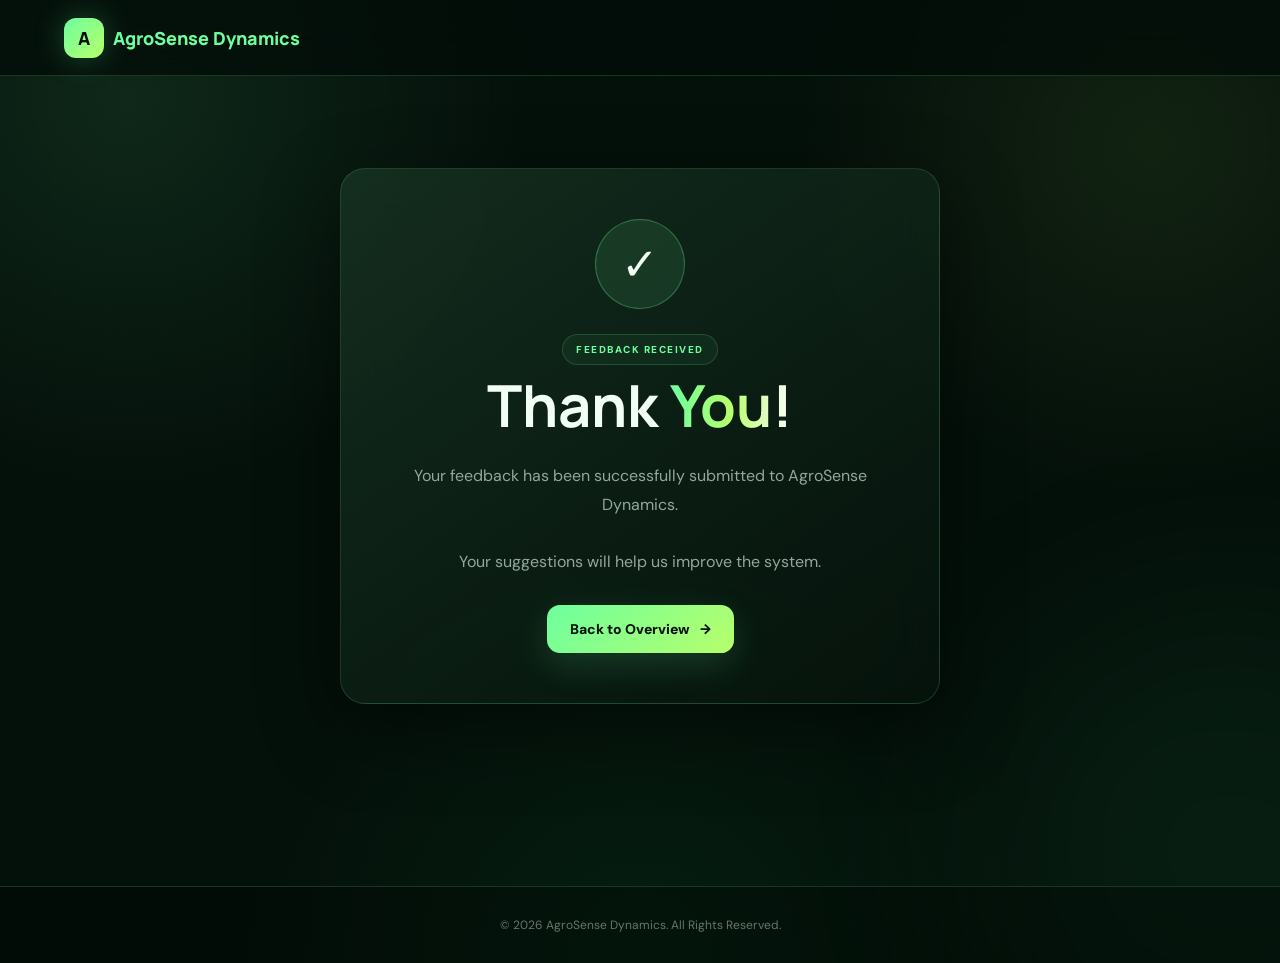
==== commit 41d48746: "Update feedback.html" ====
--- a/feedback.html
+++ b/feedback.html
@@ -11,13 +11,103 @@
     >
 
     <title>
-        AgroSense Dynamics | Feedback
+        Feedback Sent | AgroSense Dynamics
     </title>
 
     <link
         rel="stylesheet"
         href="style.css"
     >
+
+    <style>
+
+        .success-page {
+
+            min-height: 80vh;
+
+            display: flex;
+
+            align-items: center;
+
+            justify-content: center;
+
+            padding: 40px 20px;
+
+        }
+
+
+        .success-card {
+
+            width: min(600px, 100%);
+
+            padding: 50px 35px;
+
+            text-align: center;
+
+        }
+
+
+        .success-icon {
+
+            width: 90px;
+
+            height: 90px;
+
+            margin: 0 auto 25px;
+
+            display: grid;
+
+            place-items: center;
+
+            border-radius: 50%;
+
+            font-size: 45px;
+
+            background:
+                rgba(109, 255, 159, 0.10);
+
+            border:
+                1px solid
+                rgba(109, 255, 159, 0.3);
+
+            animation:
+                successPulse 2s ease-in-out infinite;
+
+        }
+
+
+        @keyframes successPulse {
+
+            0%, 100% {
+                transform: scale(1);
+            }
+
+            50% {
+                transform: scale(1.08);
+            }
+
+        }
+
+
+        .success-card h1 {
+
+            font-size:
+                clamp(38px, 6vw, 58px);
+
+            margin-bottom: 18px;
+
+        }
+
+
+        .success-card p {
+
+            color: var(--muted);
+
+            line-height: 1.8;
+
+        }
+
+    </style>
 
 </head>
 
@@ -40,243 +130,50 @@
 
     </a>
 
-
-    <div class="nav-links">
-
-        <a href="index.html">
-            Home
-        </a>
-
-        <a href="overview.html">
-            Overview
-        </a>
-
-        <a href="peacock.html">
-            Peacock
-        </a>
-
-        <a href="theft.html">
-            Motor Theft
-        </a>
-
-        <a href="snake.html">
-            Snake
-        </a>
-
-        <a href="order.html">
-            Order
-        </a>
-
-        <a
-            href="feedback.html"
-            class="active"
-        >
-            Feedback
-        </a>
-
-    </div>
-
 </nav>
 
 
-<section class="page-header">
+<main class="success-page">
 
-    <div class="badge">
-        YOUR FEEDBACK MATTERS
-    </div>
+    <section class="success-card glass reveal">
 
-    <h1>
+        <div class="success-icon">
+            ✓
+        </div>
 
-        Help us
-        <span class="gradient">
-            improve.
-        </span>
+        <div class="badge">
+            FEEDBACK RECEIVED
+        </div>
 
-    </h1>
+        <h1>
 
-    <p>
-        Tell us what you think about AgroSense
-        Dynamics and what improvements you would
-        like to see.
-    </p>
+            Thank
+            <span class="gradient">
+                You!
+            </span>
 
-</section>
+        </h1>
+
+        <p>
+
+            Your feedback has been successfully
+            submitted to AgroSense Dynamics.
+
+            <br><br>
+
+            Your suggestions will help us improve
+            the system.
+
+        </p>
 
 
-<main>
-
-    <section class="feedback glass">
-
-
-        <!-- FORMSUBMIT -->
-
-        <form
-            action="https://formsubmit.co/agrosensedynamics@gmail.com"
-            method="POST"
+        <a
+            href="overview.html"
+            class="btn primary"
         >
-
-
-            <input
-                type="hidden"
-                name="_subject"
-                value="AGROSENSE DYNAMICS FEEDBACK"
-            >
-
-
-            <input
-                type="hidden"
-                name="_template"
-                value="table"
-            >
-
-
-            <input
-                type="hidden"
-                name="_captcha"
-                value="true"
-            >
-
-
-            <input
-                type="hidden"
-                name="_next"
-                value="https://YOUR-USERNAME.github.io/YOUR-REPOSITORY/feedback-success.html"
-            >
-
-
-            <!-- NAME -->
-
-            <label for="feedbackName">
-                Name
-            </label>
-
-            <input
-                type="text"
-                id="feedbackName"
-                name="Name"
-                placeholder="Enter your name"
-                required
-            >
-
-
-            <!-- RATING -->
-
-            <label>
-                Rating
-            </label>
-
-
-            <div class="stars">
-
-                <button
-                    type="button"
-                    class="star"
-                    data-rating="1"
-                    aria-label="1 star"
-                >
-                    ★
-                </button>
-
-                <button
-                    type="button"
-                    class="star"
-                    data-rating="2"
-                    aria-label="2 stars"
-                >
-                    ★
-                </button>
-
-                <button
-                    type="button"
-                    class="star"
-                    data-rating="3"
-                    aria-label="3 stars"
-                >
-                    ★
-                </button>
-
-                <button
-                    type="button"
-                    class="star"
-                    data-rating="4"
-                    aria-label="4 stars"
-                >
-                    ★
-                </button>
-
-                <button
-                    type="button"
-                    class="star"
-                    data-rating="5"
-                    aria-label="5 stars"
-                >
-                    ★
-                </button>
-
-            </div>
-
-
-            <!-- IMPORTANT:
-                 Hidden field receives rating -->
-
-            <input
-                type="hidden"
-                id="rating"
-                name="Star Rating"
-                value=""
-                required
-            >
-
-
-            <!-- IMPROVEMENTS -->
-
-            <label for="improvements">
-                Improvements Needed
-            </label>
-
-            <textarea
-                id="improvements"
-                name="Improvements Needed"
-                placeholder="Tell us what we can improve..."
-                required
-            ></textarea>
-
-
-            <!-- FAVORITE PART -->
-
-            <label for="favorite">
-                Favorite Part
-            </label>
-
-            <textarea
-                id="favorite"
-                name="Favorite Part"
-                placeholder="What did you like most?"
-            ></textarea>
-
-
-            <div class="button-row">
-
-                <button
-                    type="submit"
-                    class="btn primary"
-                >
-                    Send Feedback
-                    <span>→</span>
-                </button>
-
-
-                <button
-                    type="reset"
-                    class="btn btn-reset"
-                    onclick="resetStars()"
-                >
-                    Reset
-                </button>
-
-            </div>
-
-        </form>
+            Back to Overview
+            <span>→</span>
+        </a>
 
     </section>
 
@@ -291,63 +188,5 @@
 </footer>
 
 
-<script>
-
-const stars =
-    document.querySelectorAll(".star");
-
-const ratingInput =
-    document.getElementById("rating");
-
-
-stars.forEach(function(star) {
-
-    star.addEventListener("click", function() {
-
-        const rating =
-            Number(this.dataset.rating);
-
-
-        ratingInput.value =
-            rating + " / 5";
-
-
-        stars.forEach(function(item) {
-
-            if (
-                Number(item.dataset.rating)
-                <= rating
-            ) {
-
-                item.classList.add("active");
-
-            } else {
-
-                item.classList.remove("active");
-
-            }
-
-        });
-
-    });
-
-});
-
-
-function resetStars() {
-
-    ratingInput.value = "";
-
-    stars.forEach(function(star) {
-
-        star.classList.remove("active");
-
-    });
-
-}
-
-</script>
-
-
 </body>
 </html>
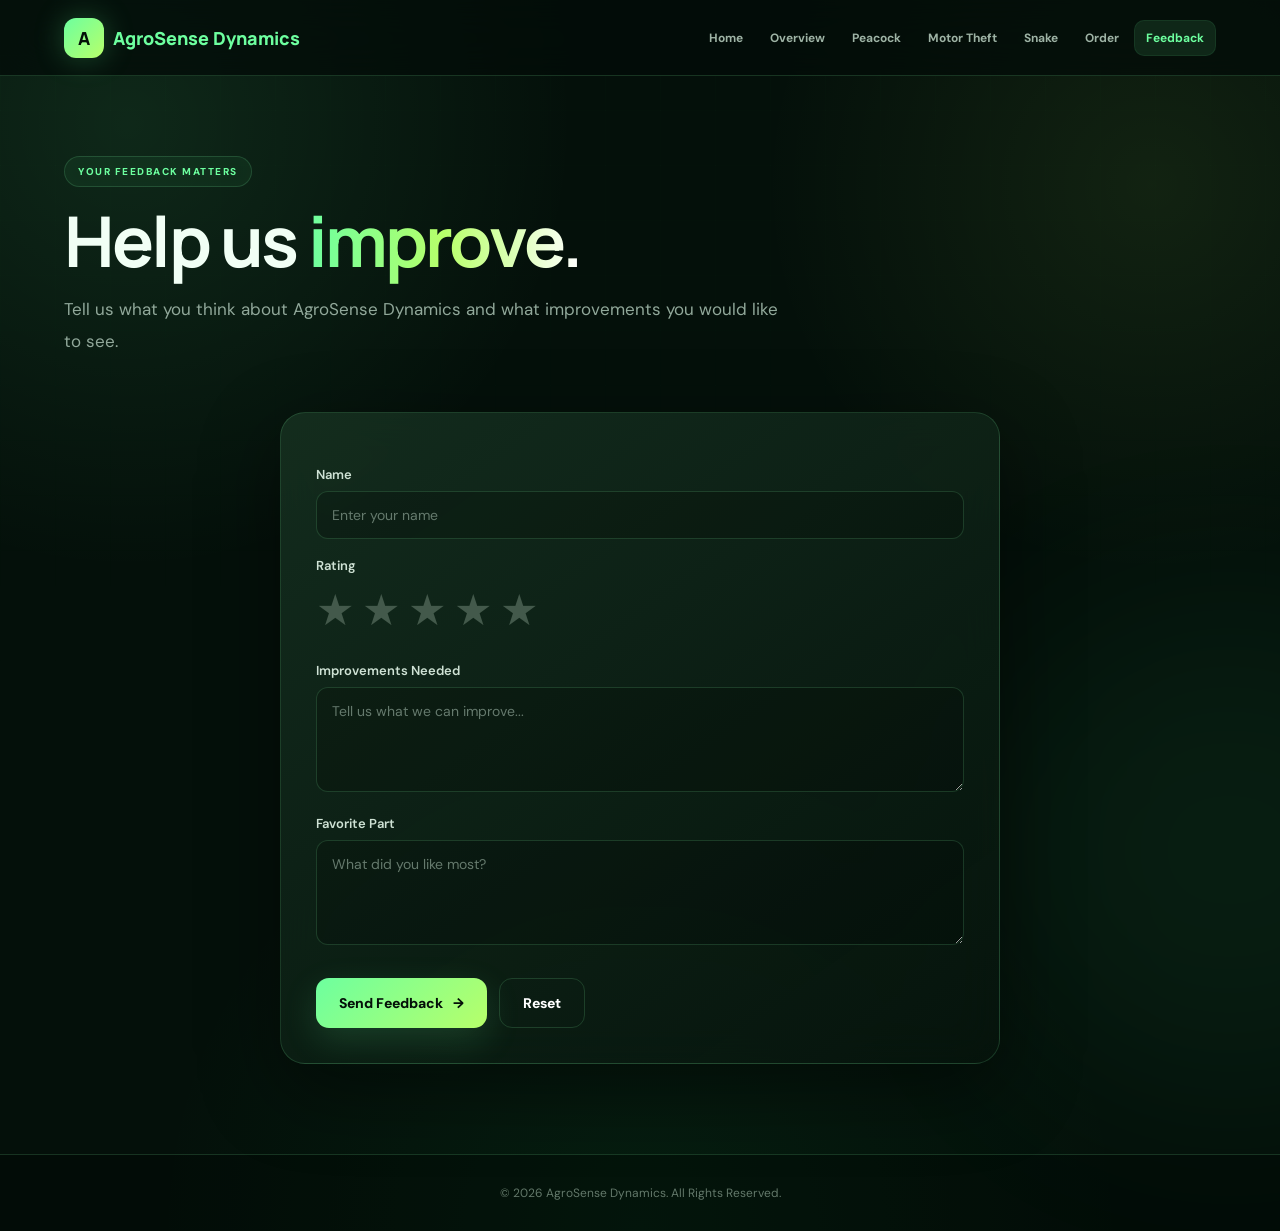
==== commit 25c5224a: "Update feedback.html" ====
--- a/feedback.html
+++ b/feedback.html
@@ -11,7 +11,7 @@
     >
 
     <title>
-        Feedback Sent | AgroSense Dynamics
+        AgroSense Dynamics | Feedback
     </title>
 
     <link
@@ -19,96 +19,6 @@
         href="style.css"
     >
 
-    <style>
-
-        .success-page {
-
-            min-height: 80vh;
-
-            display: flex;
-
-            align-items: center;
-
-            justify-content: center;
-
-            padding: 40px 20px;
-
-        }
-
-
-        .success-card {
-
-            width: min(600px, 100%);
-
-            padding: 50px 35px;
-
-            text-align: center;
-
-        }
-
-
-        .success-icon {
-
-            width: 90px;
-
-            height: 90px;
-
-            margin: 0 auto 25px;
-
-            display: grid;
-
-            place-items: center;
-
-            border-radius: 50%;
-
-            font-size: 45px;
-
-            background:
-                rgba(109, 255, 159, 0.10);
-
-            border:
-                1px solid
-                rgba(109, 255, 159, 0.3);
-
-            animation:
-                successPulse 2s ease-in-out infinite;
-
-        }
-
-
-        @keyframes successPulse {
-
-            0%, 100% {
-                transform: scale(1);
-            }
-
-            50% {
-                transform: scale(1.08);
-            }
-
-        }
-
-
-        .success-card h1 {
-
-            font-size:
-                clamp(38px, 6vw, 58px);
-
-            margin-bottom: 18px;
-
-        }
-
-
-        .success-card p {
-
-            color: var(--muted);
-
-            line-height: 1.8;
-
-        }
-
-    </style>
-
 </head>
 
 
@@ -130,50 +40,243 @@
 
     </a>
 
+
+    <div class="nav-links">
+
+        <a href="index.html">
+            Home
+        </a>
+
+        <a href="overview.html">
+            Overview
+        </a>
+
+        <a href="peacock.html">
+            Peacock
+        </a>
+
+        <a href="theft.html">
+            Motor Theft
+        </a>
+
+        <a href="snake.html">
+            Snake
+        </a>
+
+        <a href="order.html">
+            Order
+        </a>
+
+        <a
+            href="feedback.html"
+            class="active"
+        >
+            Feedback
+        </a>
+
+    </div>
+
 </nav>
 
 
-<main class="success-page">
-
-    <section class="success-card glass reveal">
-
-        <div class="success-icon">
-            ✓
-        </div>
-
-        <div class="badge">
-            FEEDBACK RECEIVED
-        </div>
-
-        <h1>
-
-            Thank
-            <span class="gradient">
-                You!
-            </span>
-
-        </h1>
-
-        <p>
-
-            Your feedback has been successfully
-            submitted to AgroSense Dynamics.
-
-            <br><br>
-
-            Your suggestions will help us improve
-            the system.
-
-        </p>
-
-
-        <a
-            href="overview.html"
-            class="btn primary"
+<section class="page-header">
+
+    <div class="badge">
+        YOUR FEEDBACK MATTERS
+    </div>
+
+    <h1>
+
+        Help us
+        <span class="gradient">
+            improve.
+        </span>
+
+    </h1>
+
+    <p>
+        Tell us what you think about AgroSense
+        Dynamics and what improvements you would
+        like to see.
+    </p>
+
+</section>
+
+
+<main>
+
+    <section class="feedback glass">
+
+
+        <!-- FORMSUBMIT -->
+
+        <form
+            action="https://formsubmit.co/agrosensedynamics@gmail.com"
+            method="POST"
         >
-            Back to Overview
-            <span>→</span>
-        </a>
+
+
+            <input
+                type="hidden"
+                name="_subject"
+                value="AGROSENSE DYNAMICS FEEDBACK"
+            >
+
+
+            <input
+                type="hidden"
+                name="_template"
+                value="table"
+            >
+
+
+            <input
+                type="hidden"
+                name="_captcha"
+                value="true"
+            >
+
+
+            <input
+                type="hidden"
+                name="_next"
+                value="https://YOUR-USERNAME.github.io/YOUR-REPOSITORY/feedback-success.html"
+            >
+
+
+            <!-- NAME -->
+
+            <label for="feedbackName">
+                Name
+            </label>
+
+            <input
+                type="text"
+                id="feedbackName"
+                name="Name"
+                placeholder="Enter your name"
+                required
+            >
+
+
+            <!-- RATING -->
+
+            <label>
+                Rating
+            </label>
+
+
+            <div class="stars">
+
+                <button
+                    type="button"
+                    class="star"
+                    data-rating="1"
+                    aria-label="1 star"
+                >
+                    ★
+                </button>
+
+                <button
+                    type="button"
+                    class="star"
+                    data-rating="2"
+                    aria-label="2 stars"
+                >
+                    ★
+                </button>
+
+                <button
+                    type="button"
+                    class="star"
+                    data-rating="3"
+                    aria-label="3 stars"
+                >
+                    ★
+                </button>
+
+                <button
+                    type="button"
+                    class="star"
+                    data-rating="4"
+                    aria-label="4 stars"
+                >
+                    ★
+                </button>
+
+                <button
+                    type="button"
+                    class="star"
+                    data-rating="5"
+                    aria-label="5 stars"
+                >
+                    ★
+                </button>
+
+            </div>
+
+
+            <!-- IMPORTANT:
+                 Hidden field receives rating -->
+
+            <input
+                type="hidden"
+                id="rating"
+                name="Star Rating"
+                value=""
+                required
+            >
+
+
+            <!-- IMPROVEMENTS -->
+
+            <label for="improvements">
+                Improvements Needed
+            </label>
+
+            <textarea
+                id="improvements"
+                name="Improvements Needed"
+                placeholder="Tell us what we can improve..."
+                required
+            ></textarea>
+
+
+            <!-- FAVORITE PART -->
+
+            <label for="favorite">
+                Favorite Part
+            </label>
+
+            <textarea
+                id="favorite"
+                name="Favorite Part"
+                placeholder="What did you like most?"
+            ></textarea>
+
+
+            <div class="button-row">
+
+                <button
+                    type="submit"
+                    class="btn primary"
+                >
+                    Send Feedback
+                    <span>→</span>
+                </button>
+
+
+                <button
+                    type="reset"
+                    class="btn btn-reset"
+                    onclick="resetStars()"
+                >
+                    Reset
+                </button>
+
+            </div>
+
+        </form>
 
     </section>
 
@@ -188,5 +291,63 @@
 </footer>
 
 
+<script>
+
+const stars =
+    document.querySelectorAll(".star");
+
+const ratingInput =
+    document.getElementById("rating");
+
+
+stars.forEach(function(star) {
+
+    star.addEventListener("click", function() {
+
+        const rating =
+            Number(this.dataset.rating);
+
+
+        ratingInput.value =
+            rating + " / 5";
+
+
+        stars.forEach(function(item) {
+
+            if (
+                Number(item.dataset.rating)
+                <= rating
+            ) {
+
+                item.classList.add("active");
+
+            } else {
+
+                item.classList.remove("active");
+
+            }
+
+        });
+
+    });
+
+});
+
+
+function resetStars() {
+
+    ratingInput.value = "";
+
+    stars.forEach(function(star) {
+
+        star.classList.remove("active");
+
+    });
+
+}
+
+</script>
+
+
 </body>
 </html>
